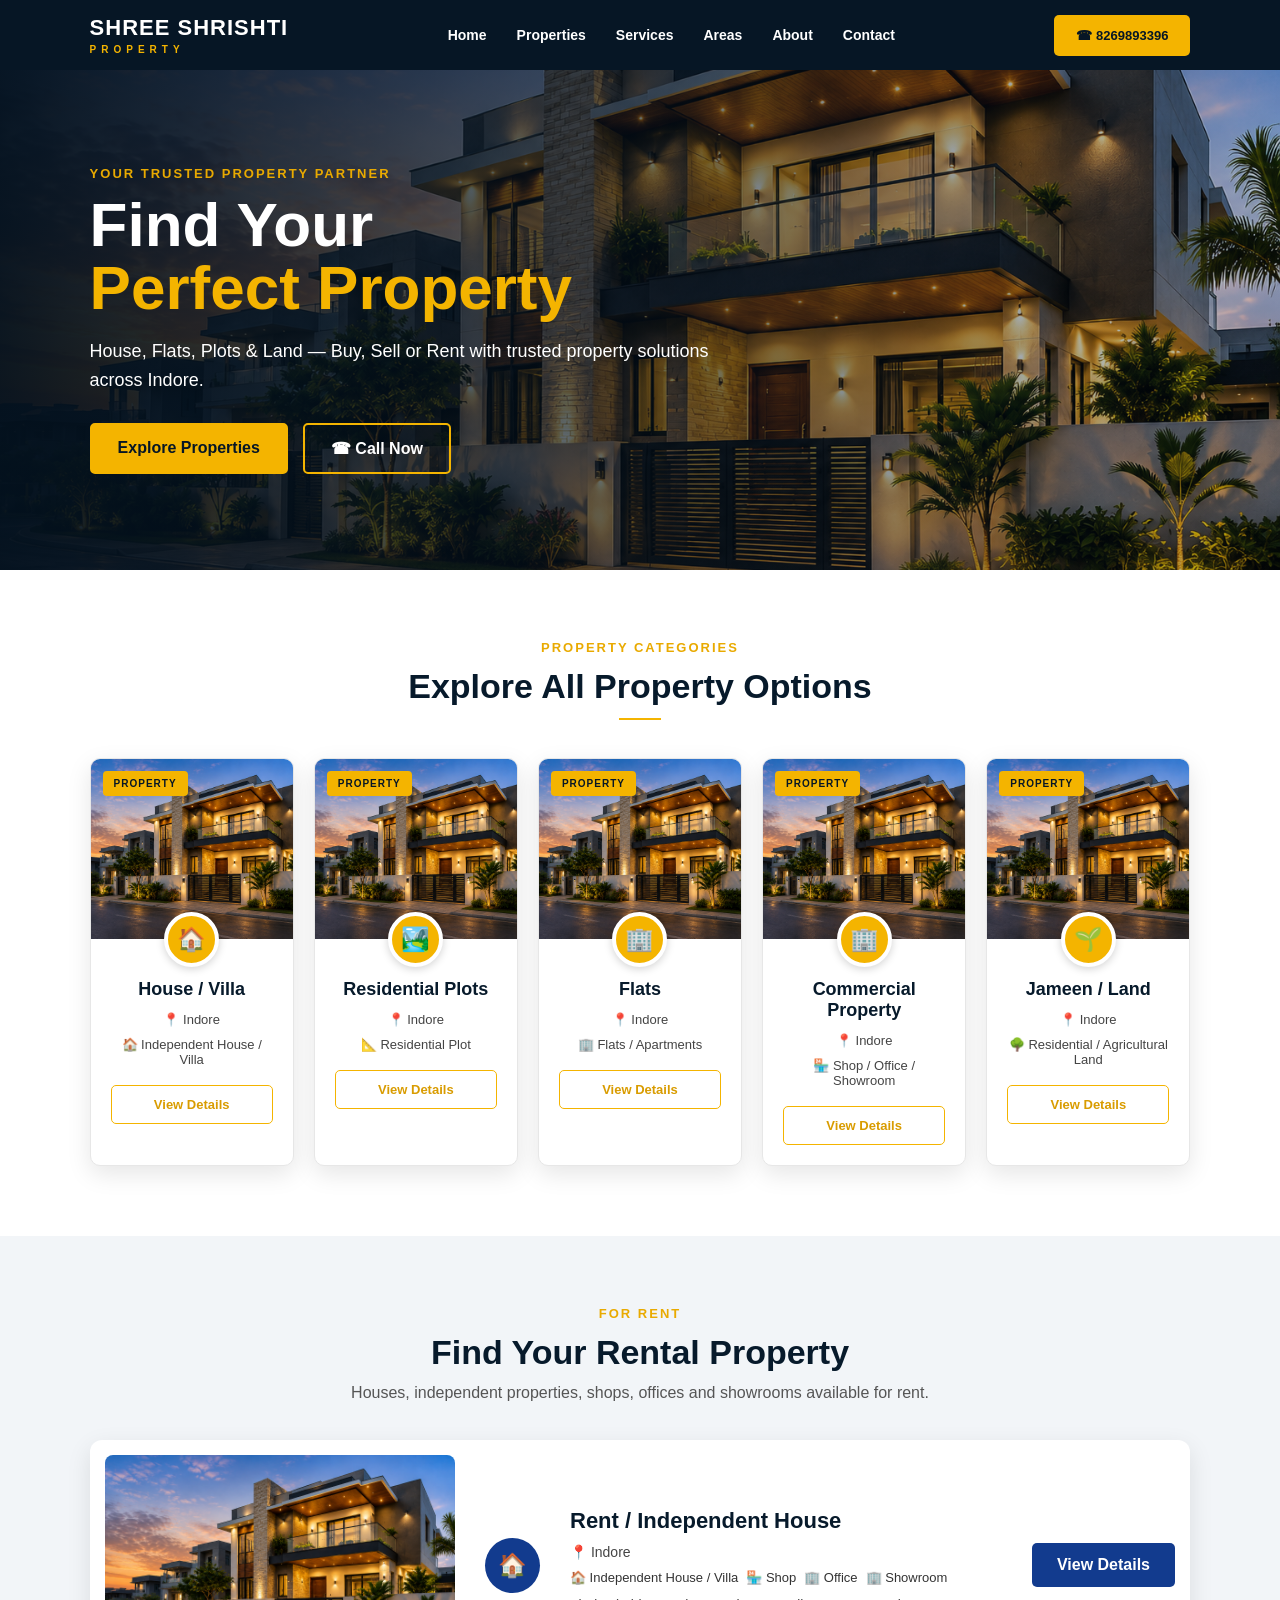
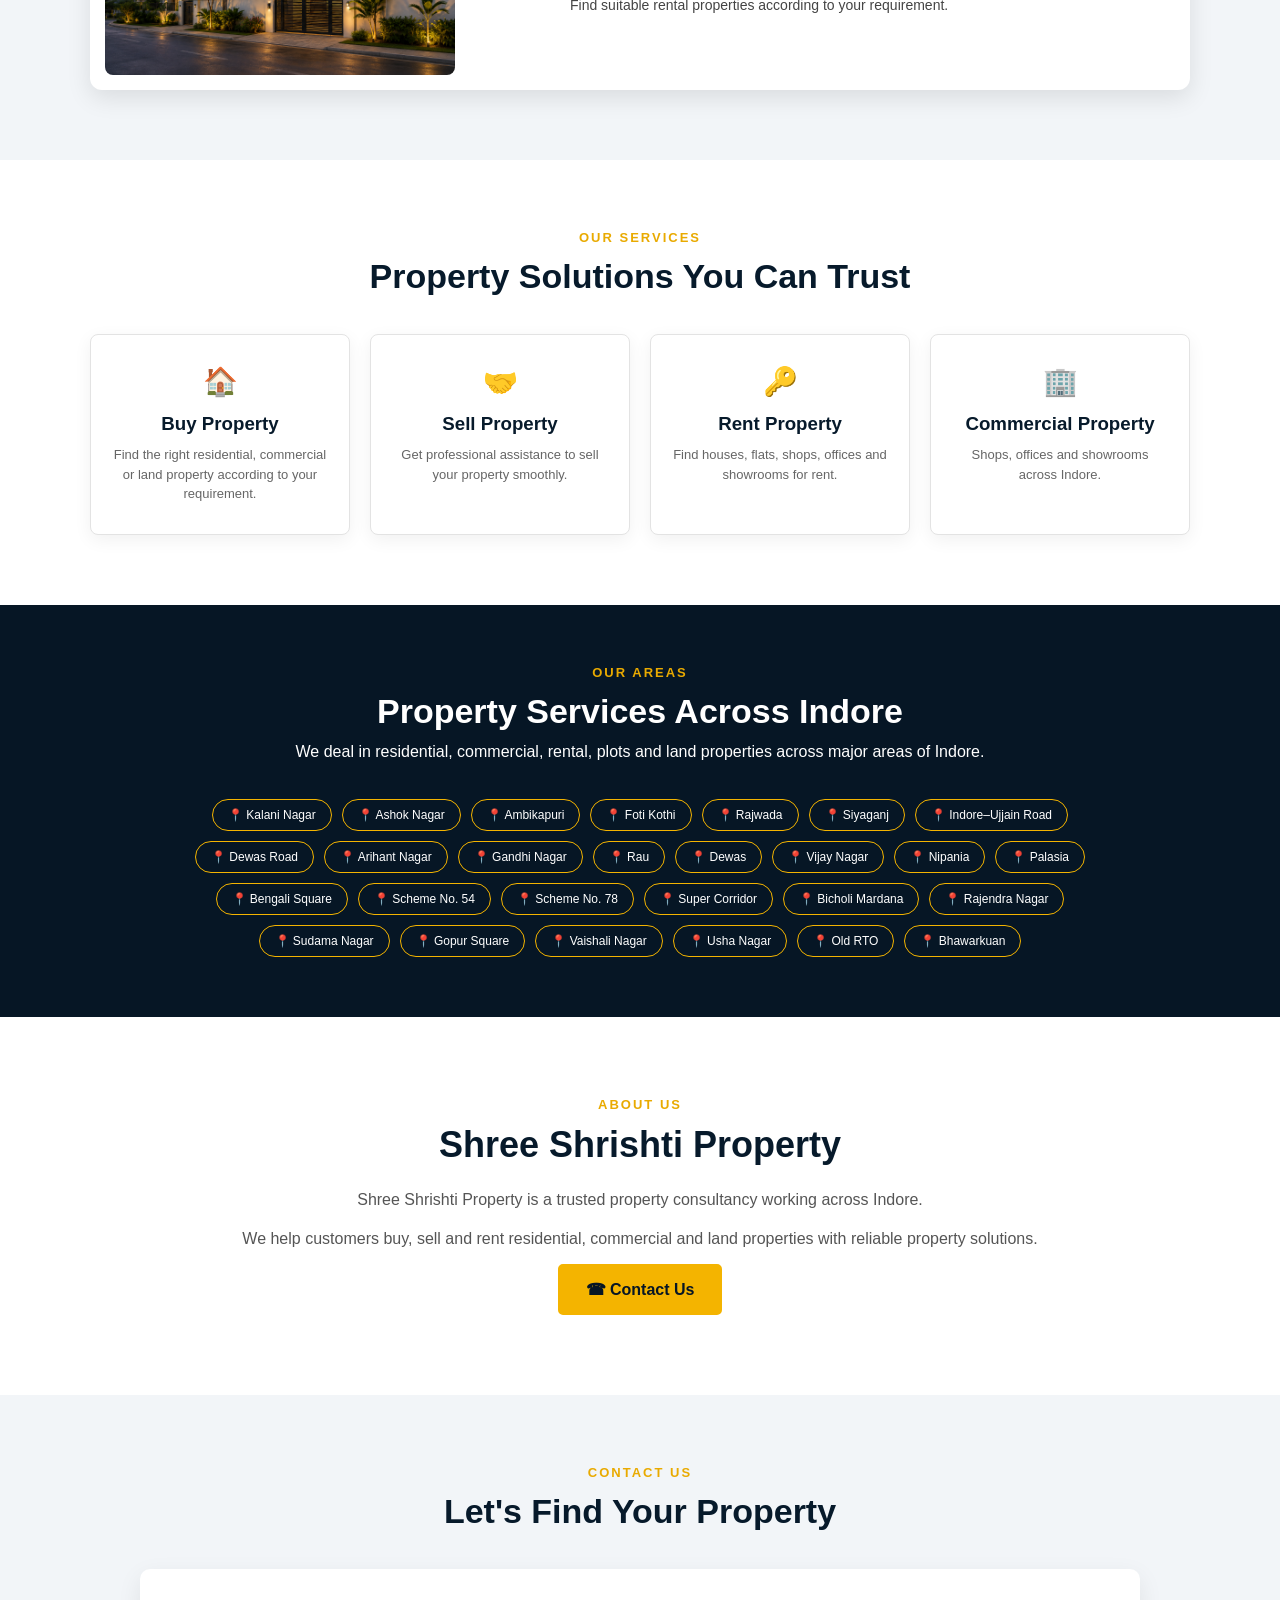
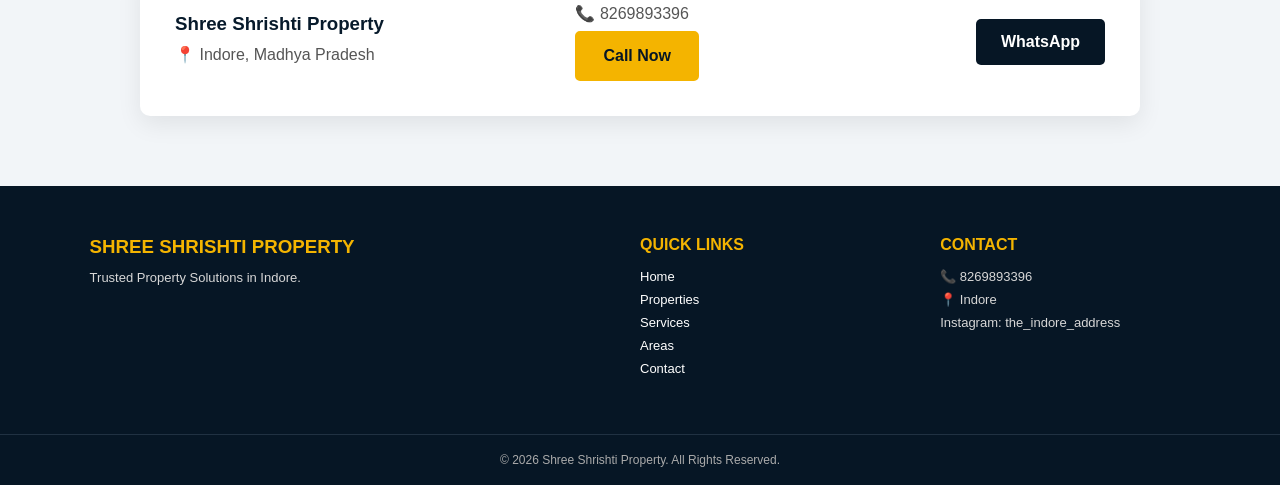
==== index.html @ ae8306f5 "Upload website files" ====
<!DOCTYPE html>
<html lang="en">

<head>
    <meta charset="UTF-8">
    <meta name="viewport" content="width=device-width, initial-scale=1.0">

    <title>Shree Shrishti Property | Indore</title>

    <link rel="stylesheet" href="style.css">
</head>

<body>

<!-- ================= HEADER ================= -->

<header class="header">

    <div class="logo">
        SHREE SHRISHTI
        <span>PROPERTY</span>
    </div>

    <nav>
        <a href="#home">Home</a>
        <a href="#properties">Properties</a>
        <a href="#services">Services</a>
        <a href="#areas">Areas</a>
        <a href="#about">About</a>
        <a href="#contact">Contact</a>
    </nav>

    <a href="tel:8269893396" class="phone-btn">
        ☎ 8269893396
    </a>

</header>


<!-- ================= HERO ================= -->

<section class="hero" id="home">

    <div class="hero-overlay"></div>

    <div class="hero-content">

        <div class="gold-heading">
            YOUR TRUSTED PROPERTY PARTNER
        </div>

        <h1>
            Find Your
            <span>Perfect Property</span>
        </h1>

        <p>
            House, Flats, Plots & Land — Buy, Sell or Rent
            with trusted property solutions across Indore.
        </p>

        <div class="hero-buttons">

            <a href="#properties" class="gold-btn">
                Explore Properties
            </a>

            <a href="tel:8269893396" class="dark-outline-btn">
                ☎ Call Now
            </a>

        </div>

    </div>

</section>



<!-- ================= PROPERTY CATEGORIES ================= -->

<section class="properties-section" id="properties">

    <div class="section-heading">

        <div class="gold-heading">
            PROPERTY CATEGORIES
        </div>

        <h2>
            Explore All Property Options
        </h2>

        <div class="heading-line"></div>

    </div>


    <div class="property-grid">


        <!-- HOUSE / VILLA -->

        <div class="property-card">

            <div class="card-image">

                <img src="property.png" alt="House Villa">

                <span class="property-label">
                    PROPERTY
                </span>

            </div>

            <div class="card-content">

                <div class="card-icon">
                    🏠
                </div>

                <h3>
                    House / Villa
                </h3>

                <p>
                    📍 Indore
                </p>

                <p>
                    🏠 Independent House / Villa
                </p>

                <a
                    href="property-details.html?type=house"
                    class="view-btn">

                    View Details

                </a>

            </div>

        </div>



        <!-- RESIDENTIAL PLOTS -->

        <div class="property-card">

            <div class="card-image">

                <img src="property.png" alt="Residential Plots">

                <span class="property-label">
                    PROPERTY
                </span>

            </div>

            <div class="card-content">

                <div class="card-icon">
                    🏞️
                </div>

                <h3>
                    Residential Plots
                </h3>

                <p>
                    📍 Indore
                </p>

                <p>
                    📐 Residential Plot
                </p>

                <a
                    href="property-details.html?type=plots"
                    class="view-btn">

                    View Details

                </a>

            </div>

        </div>



        <!-- FLATS -->

        <div class="property-card">

            <div class="card-image">

                <img src="property.png" alt="Flats">

                <span class="property-label">
                    PROPERTY
                </span>

            </div>

            <div class="card-content">

                <div class="card-icon">
                    🏢
                </div>

                <h3>
                    Flats
                </h3>

                <p>
                    📍 Indore
                </p>

                <p>
                    🏢 Flats / Apartments
                </p>

                <a
                    href="property-details.html?type=flats"
                    class="view-btn">

                    View Details

                </a>

            </div>

        </div>



        <!-- COMMERCIAL PROPERTY -->

        <div class="property-card">

            <div class="card-image">

                <img src="property.png" alt="Commercial Property">

                <span class="property-label">
                    PROPERTY
                </span>

            </div>

            <div class="card-content">

                <div class="card-icon">
                    🏢
                </div>

                <h3>
                    Commercial Property
                </h3>

                <p>
                    📍 Indore
                </p>

                <p>
                    🏪 Shop / Office / Showroom
                </p>

                <a
                    href="property-details.html?type=commercial"
                    class="view-btn">

                    View Details

                </a>

            </div>

        </div>



        <!-- LAND -->

        <div class="property-card">

            <div class="card-image">

                <img src="property.png" alt="Jameen Land">

                <span class="property-label">
                    PROPERTY
                </span>

            </div>

            <div class="card-content">

                <div class="card-icon">
                    🌱
                </div>

                <h3>
                    Jameen / Land
                </h3>

                <p>
                    📍 Indore
                </p>

                <p>
                    🌳 Residential / Agricultural Land
                </p>

                <a
                    href="property-details.html?type=land"
                    class="view-btn">

                    View Details

                </a>

            </div>

        </div>

    </div>

</section>



<!-- ================= RENT ================= -->

<section class="rent-section">

    <div class="section-heading">

        <div class="gold-heading">
            FOR RENT
        </div>

        <h2>
            Find Your Rental Property
        </h2>

        <p>
            Houses, independent properties, shops,
            offices and showrooms available for rent.
        </p>

    </div>


    <div class="rent-card">

        <div class="rent-image">

            <img
                src="property.png"
                alt="Rental Property">

        </div>


        <div class="rent-content">

            <div class="rent-icon">
                🏠
            </div>


            <div>

                <h3>
                    Rent / Independent House
                </h3>

                <p>
                    📍 Indore
                </p>

                <div class="rent-types">

                    <span>
                        🏠 Independent House / Villa
                    </span>

                    <span>
                        🏪 Shop
                    </span>

                    <span>
                        🏢 Office
                    </span>

                    <span>
                        🏢 Showroom
                    </span>

                </div>

                <p class="rent-description">
                    Find suitable rental properties
                    according to your requirement.
                </p>

            </div>


            <a
                href="property-details.html?type=rent"
                class="rent-view-btn">

                View Details

            </a>

        </div>

    </div>

</section>



<!-- ================= SERVICES ================= -->

<section class="services-section" id="services">

    <div class="section-heading">

        <div class="gold-heading">
            OUR SERVICES
        </div>

        <h2>
            Property Solutions You Can Trust
        </h2>

    </div>


    <div class="services-grid">


        <div class="service-card">

            <div class="service-icon">
                🏠
            </div>

            <h3>
                Buy Property
            </h3>

            <p>
                Find the right residential,
                commercial or land property
                according to your requirement.
            </p>

        </div>



        <div class="service-card">

            <div class="service-icon">
                🤝
            </div>

            <h3>
                Sell Property
            </h3>

            <p>
                Get professional assistance
                to sell your property smoothly.
            </p>

        </div>



        <div class="service-card">

            <div class="service-icon">
                🔑
            </div>

            <h3>
                Rent Property
            </h3>

            <p>
                Find houses, flats, shops,
                offices and showrooms for rent.
            </p>

        </div>



        <div class="service-card">

            <div class="service-icon">
                🏢
            </div>

            <h3>
                Commercial Property
            </h3>

            <p>
                Shops, offices and showrooms
                across Indore.
            </p>

        </div>

    </div>

</section>



<!-- ================= AREAS ================= -->

<section class="areas-section" id="areas">

    <div class="section-heading">

        <div class="gold-heading">
            OUR AREAS
        </div>

        <h2>
            Property Services Across Indore
        </h2>

        <p>
            We deal in residential, commercial,
            rental, plots and land properties
            across major areas of Indore.
        </p>

    </div>


    <div class="area-list">


        <span>
            📍 Kalani Nagar
        </span>

        <span>
            📍 Ashok Nagar
        </span>

        <span>
            📍 Ambikapuri
        </span>

        <span>
            📍 Foti Kothi
        </span>

        <span>
            📍 Rajwada
        </span>

        <span>
            📍 Siyaganj
        </span>

        <span>
            📍 Indore–Ujjain Road
        </span>

        <span>
            📍 Dewas Road
        </span>

        <span>
            📍 Arihant Nagar
        </span>

        <span>
            📍 Gandhi Nagar
        </span>

        <span>
            📍 Rau
        </span>

        <span>
            📍 Dewas
        </span>

        <span>
            📍 Vijay Nagar
        </span>

        <span>
            📍 Nipania
        </span>

        <span>
            📍 Palasia
        </span>

        <span>
            📍 Bengali Square
        </span>

        <span>
            📍 Scheme No. 54
        </span>

        <span>
            📍 Scheme No. 78
        </span>

        <span>
            📍 Super Corridor
        </span>

        <span>
            📍 Bicholi Mardana
        </span>

        <span>
            📍 Rajendra Nagar
        </span>

        <span>
            📍 Sudama Nagar
        </span>

        <span>
            📍 Gopur Square
        </span>

        <span>
            📍 Vaishali Nagar
        </span>

        <span>
            📍 Usha Nagar
        </span>

        <span>
            📍 Old RTO
        </span>

        <span>
            📍 Bhawarkuan
        </span>


    </div>

</section>



<!-- ================= ABOUT ================= -->

<section class="about-section" id="about">

    <div class="about-content">

        <div class="gold-heading">
            ABOUT US
        </div>

        <h2>
            Shree Shrishti Property
        </h2>

        <p>
            Shree Shrishti Property is a trusted
            property consultancy working across Indore.
        </p>

        <p>
            We help customers buy, sell and rent
            residential, commercial and land properties
            with reliable property solutions.
        </p>

        <a
            href="tel:8269893396"
            class="gold-btn">

            ☎ Contact Us

        </a>

    </div>

</section>



<!-- ================= CONTACT ================= -->

<section class="contact-section" id="contact">

    <div class="section-heading">

        <div class="gold-heading">
            CONTACT US
        </div>

        <h2>
            Let's Find Your Property
        </h2>

    </div>


    <div class="contact-box">


        <div>

            <h3>
                Shree Shrishti Property
            </h3>

            <p>
                📍 Indore, Madhya Pradesh
            </p>

        </div>


        <div>

            <p>
                📞 8269893396
            </p>

            <a
                href="tel:8269893396"
                class="gold-btn">

                Call Now

            </a>

        </div>


        <div>

            <a
                href="https://wa.me/918269893396"
                target="_blank"
                class="whatsapp-btn">

                WhatsApp

            </a>

        </div>

    </div>

</section>



<!-- ================= FOOTER ================= -->

<footer>

    <div class="footer-content">


        <div>

            <h3>
                SHREE SHRISHTI PROPERTY
            </h3>

            <p>
                Trusted Property Solutions in Indore.
            </p>

        </div>


        <div>

            <h4>
                QUICK LINKS
            </h4>

            <a href="#home">
                Home
            </a>

            <a href="#properties">
                Properties
            </a>

            <a href="#services">
                Services
            </a>

            <a href="#areas">
                Areas
            </a>

            <a href="#contact">
                Contact
            </a>

        </div>


        <div>

            <h4>
                CONTACT
            </h4>

            <p>
                📞 8269893396
            </p>

            <p>
                📍 Indore
            </p>

            <p>
                Instagram:
                the_indore_address
            </p>

        </div>


    </div>


    <div class="footer-bottom">

        © 2026 Shree Shrishti Property.
        All Rights Reserved.

    </div>

</footer>


</body>

</html>
---- style.css ----
/* =========================
   RESET
========================= */

* {
    margin: 0;
    padding: 0;
    box-sizing: border-box;
}

html {
    scroll-behavior: smooth;
}

body {
    font-family: Arial, Helvetica, sans-serif;
    background: #f5f7fa;
    color: #071a2b;
}

a {
    text-decoration: none;
}

img {
    display: block;
    max-width: 100%;
}


/* =========================
   HEADER
========================= */

.header {
    height: 70px;
    background: #061625;
    display: flex;
    align-items: center;
    justify-content: space-between;
    padding: 0 7%;
    position: sticky;
    top: 0;
    z-index: 1000;
}

.logo {
    color: white;
    font-size: 22px;
    font-weight: 900;
    letter-spacing: 1px;
}

.logo span {
    display: block;
    color: #f4b400;
    font-size: 10px;
    letter-spacing: 5px;
    margin-top: 3px;
}

.header nav {
    display: flex;
    gap: 30px;
}

.header nav a {
    color: white;
    font-size: 14px;
    font-weight: 600;
}

.header nav a:hover {
    color: #f4b400;
}

.phone-btn {
    background: #f4b400;
    color: #061625;
    padding: 13px 22px;
    border-radius: 5px;
    font-weight: 700;
    font-size: 13px;
}


/* =========================
   HERO
========================= */

.hero {
    min-height: 500px;
    position: relative;

    background:
        linear-gradient(
            90deg,
            rgba(3, 17, 30, 0.96),
            rgba(3, 17, 30, 0.60),
            rgba(3, 17, 30, 0.20)
        ),
        url("property.png");

    background-size: cover;
    background-position: center;
    display: flex;
    align-items: center;
}

.hero-content {
    position: relative;
    z-index: 2;
    margin-left: 7%;
    max-width: 620px;
    color: white;
}

.gold-heading {
    color: #e9aa00;
    font-size: 13px;
    font-weight: 800;
    letter-spacing: 2px;
    margin-bottom: 12px;
}

.hero h1 {
    font-size: 62px;
    line-height: 1.02;
    margin-bottom: 18px;
}

.hero h1 span {
    display: block;
    color: #f4b400;
}

.hero p {
    font-size: 18px;
    line-height: 1.6;
    max-width: 620px;
}

.hero-buttons {
    display: flex;
    gap: 15px;
    margin-top: 28px;
}

.gold-btn {
    display: inline-block;
    background: #f4b400;
    color: #061625;
    padding: 14px 26px;
    border-radius: 5px;
    font-weight: 800;
    border: 2px solid #f4b400;
}

.gold-btn:hover {
    background: #d99c00;
}

.dark-outline-btn {
    display: inline-block;
    color: white;
    border: 2px solid #f4b400;
    padding: 14px 26px;
    border-radius: 5px;
    font-weight: 800;
}


/* =========================
   SECTION HEADING
========================= */

.section-heading {
    text-align: center;
    margin-bottom: 38px;
}

.section-heading h2 {
    font-size: 34px;
    margin-bottom: 12px;
}

.heading-line {
    width: 42px;
    height: 2px;
    background: #f4b400;
    margin: auto;
}


/* =========================
   PROPERTY SECTION
========================= */

.properties-section {
    padding: 70px 7%;
    background: white;
}

.property-grid {
    display: grid;
    grid-template-columns: repeat(5, 1fr);
    gap: 20px;
}

.property-card {
    background: white;
    border-radius: 10px;
    overflow: hidden;
    box-shadow: 0 8px 25px rgba(0, 0, 0, 0.10);
    border: 1px solid #e7e7e7;
    transition: 0.3s;
}

.property-card:hover {
    transform: translateY(-5px);
    box-shadow: 0 14px 30px rgba(0, 0, 0, 0.15);
}

.card-image {
    height: 180px;
    position: relative;
    overflow: hidden;
}

.card-image img {
    width: 100%;
    height: 100%;
    object-fit: cover;
}

.property-label {
    position: absolute;
    top: 12px;
    left: 12px;
    background: #f4b400;
    color: #061625;
    padding: 7px 11px;
    border-radius: 4px;
    font-size: 10px;
    font-weight: 900;
    letter-spacing: 1px;
}

.card-content {
    padding: 20px;
    text-align: center;
    position: relative;
}

.card-icon {
    width: 55px;
    height: 55px;
    border-radius: 50%;
    background: #f4b400;
    border: 4px solid white;
    box-shadow: 0 2px 8px rgba(0, 0, 0, 0.18);
    display: flex;
    align-items: center;
    justify-content: center;
    margin: -47px auto 12px;
    position: relative;
    font-size: 23px;
}

.card-content h3 {
    font-size: 18px;
    margin-bottom: 12px;
}

.card-content p {
    font-size: 13px;
    color: #444;
    margin-bottom: 10px;
}

.view-btn {
    display: block;
    margin-top: 18px;
    padding: 11px;
    border: 1px solid #f4b400;
    border-radius: 5px;
    color: #d99c00;
    font-size: 13px;
    font-weight: 800;
    transition: 0.2s;
}

.view-btn:hover {
    background: #f4b400;
    color: #061625;
}


/* =========================
   RENT SECTION
========================= */

.rent-section {
    padding: 70px 7%;
    background: #f2f5f8;
}

.rent-section .section-heading p {
    color: #555;
    margin-top: 10px;
}

.rent-card {
    max-width: 1100px;
    margin: auto;
    background: white;
    border-radius: 12px;
    padding: 15px;
    display: grid;
    grid-template-columns: 350px 1fr;
    gap: 30px;
    align-items: center;
    box-shadow: 0 8px 25px rgba(0, 0, 0, 0.10);
}

.rent-image img {
    width: 100%;
    height: 220px;
    object-fit: cover;
    border-radius: 8px;
}

.rent-content {
    display: grid;
    grid-template-columns: 65px 1fr auto;
    gap: 20px;
    align-items: center;
}

.rent-icon {
    width: 55px;
    height: 55px;
    border-radius: 50%;
    background: #123b8e;
    color: white;
    display: flex;
    justify-content: center;
    align-items: center;
    font-size: 23px;
}

.rent-content h3 {
    font-size: 22px;
    margin-bottom: 10px;
}

.rent-content p {
    color: #444;
    font-size: 14px;
    margin-bottom: 10px;
}

.rent-types {
    display: flex;
    flex-wrap: wrap;
    gap: 8px;
    font-size: 13px;
    color: #333;
}

.rent-description {
    margin-top: 12px;
}

.rent-view-btn {
    background: #123b8e;
    color: white;
    padding: 13px 25px;
    border-radius: 5px;
    font-weight: 700;
    white-space: nowrap;
}


/* =========================
   SERVICES
========================= */

.services-section {
    padding: 70px 7%;
    background: white;
}

.services-grid {
    display: grid;
    grid-template-columns: repeat(4, 1fr);
    gap: 20px;
    max-width: 1100px;
    margin: auto;
}

.service-card {
    background: white;
    border: 1px solid #e3e3e3;
    border-radius: 8px;
    padding: 30px 20px;
    text-align: center;
    box-shadow: 0 5px 18px rgba(0, 0, 0, 0.06);
}

.service-icon {
    font-size: 28px;
    margin-bottom: 15px;
}

.service-card h3 {
    margin-bottom: 10px;
}

.service-card p {
    color: #666;
    font-size: 13px;
    line-height: 1.5;
}


/* =========================
   AREAS
========================= */

.areas-section {
    padding: 60px 7%;
    background: #061625;
    color: white;
}

.areas-section .section-heading h2 {
    color: white;
}

.area-list {
    max-width: 900px;
    margin: auto;
    display: flex;
    justify-content: center;
    flex-wrap: wrap;
    gap: 10px;
}

.area-list span {
    border: 1px solid #f4b400;
    color: white;
    padding: 8px 15px;
    border-radius: 20px;
    font-size: 12px;
}


/* =========================
   ABOUT
========================= */

.about-section {
    padding: 80px 7%;
    background: white;
}

.about-content {
    max-width: 850px;
    margin: auto;
    text-align: center;
}

.about-content h2 {
    font-size: 36px;
    margin-bottom: 20px;
}

.about-content p {
    color: #555;
    line-height: 1.7;
    margin-bottom: 12px;
}


/* =========================
   CONTACT
========================= */

.contact-section {
    padding: 70px 7%;
    background: #f2f5f8;
}

.contact-box {
    max-width: 1000px;
    margin: auto;
    background: white;
    padding: 35px;
    border-radius: 10px;
    display: grid;
    grid-template-columns: 1fr 1fr auto;
    gap: 25px;
    align-items: center;
    box-shadow: 0 8px 25px rgba(0, 0, 0, 0.08);
}

.contact-box h3 {
    margin-bottom: 10px;
}

.contact-box p {
    color: #555;
    margin-bottom: 8px;
}

.whatsapp-btn {
    display: inline-block;
    background: #061625;
    color: white;
    padding: 14px 25px;
    border-radius: 5px;
    font-weight: 800;
}


/* =========================
   FOOTER
========================= */

footer {
    background: #061625;
    color: white;
}

.footer-content {
    padding: 50px 7%;
    display: grid;
    grid-template-columns: 2fr 1fr 1fr;
    gap: 50px;
}

.footer-content h3 {
    color: #f4b400;
    margin-bottom: 12px;
}

.footer-content h4 {
    color: #f4b400;
    margin-bottom: 15px;
}

.footer-content p {
    color: #d7d7d7;
    font-size: 13px;
    margin-bottom: 8px;
}

.footer-content a {
    display: block;
    color: white;
    font-size: 13px;
    margin-bottom: 8px;
}

.footer-content a:hover {
    color: #f4b400;
}

.footer-bottom {
    border-top: 1px solid #203142;
    text-align: center;
    padding: 18px;
    color: #aaa;
    font-size: 12px;
}


/* =========================
   PROPERTY DETAILS PAGE
========================= */

.property-details-page {
    min-height: calc(100vh - 70px);
    padding: 70px 8%;
    background: #f4f6f9;
    display: grid;
    grid-template-columns: 1fr 1fr;
    gap: 45px;
    align-items: center;
}

.details-image img {
    width: 100%;
    height: 470px;
    object-fit: cover;
    border-radius: 12px;
    box-shadow: 0 12px 30px rgba(0, 0, 0, 0.15);
}

.details-content h1 {
    font-size: 38px;
    margin-bottom: 10px;
}

.location {
    color: #555;
    margin-bottom: 25px;
}

.details-box {
    background: white;
    padding: 25px;
    border-left: 4px solid #f4b400;
    border-radius: 8px;
    box-shadow: 0 8px 25px rgba(0, 0, 0, 0.07);
}

.details-box p {
    margin-bottom: 12px;
    font-size: 14px;
}

.details-description {
    color: #555;
    line-height: 1.6;
    margin: 25px 0;
}

.choice-box {
    margin-top: 25px;
}

.choice-box h2 {
    margin-bottom: 8px;
}

.choice-box > p {
    color: #666;
    margin-bottom: 15px;
}

.choice-buttons {
    display: flex;
    gap: 12px;
    flex-wrap: wrap;
}

.buy-choice,
.sell-choice {
    padding: 14px 18px;
    border-radius: 5px;
    font-weight: 800;
}

.buy-choice {
    background: #f4b400;
    color: #061625;
}

.sell-choice {
    background: #061625;
    color: white;
}

.details-buttons {
    display: flex;
    gap: 12px;
    margin-top: 25px;
}


/* =========================
   BUY / SELL FORMS
========================= */

.form-page {
    min-height: calc(100vh - 70px);
    padding: 70px 20px;
    background: #f4f6f9;
}

.form-container {
    max-width: 850px;
    margin: auto;
    background: white;
    padding: 40px;
    border-radius: 12px;
    box-shadow: 0 10px 30px rgba(0, 0, 0, 0.10);
}

.form-container h1 {
    font-size: 34px;
    margin-bottom: 8px;
}

.form-description {
    color: #666;
    margin-bottom: 30px;
}

.form-grid {
    display: grid;
    grid-template-columns: 1fr 1fr;
    gap: 20px;
}

.form-group {
    display: flex;
    flex-direction: column;
}

.form-group.full {
    grid-column: 1 / -1;
}

.form-group label {
    font-size: 13px;
    font-weight: 700;
    margin-bottom: 7px;
}

.form-group input,
.form-group select,
.form-group textarea {
    width: 100%;
    padding: 13px;
    border: 1px solid #ccc;
    border-radius: 5px;
    font-family: inherit;
    font-size: 14px;
}

.form-group textarea {
    min-height: 130px;
    resize: vertical;
}

.form-submit {
    margin-top: 25px;
    border: none;
    cursor: pointer;
    font-size: 14px;
}


/* =========================
   MOBILE
========================= */

@media (max-width: 1100px) {

    .property-grid {
        grid-template-columns: repeat(3, 1fr);
    }

}

@media (max-width: 850px) {

    .header {
        height: auto;
        padding: 15px 5%;
        flex-wrap: wrap;
        gap: 15px;
    }

    .header nav {
        order: 3;
        width: 100%;
        justify-content: center;
        gap: 15px;
        flex-wrap: wrap;
    }

    .hero {
        min-height: 500px;
    }

    .hero-content {
        margin-left: 5%;
        margin-right: 5%;
    }

    .hero h1 {
        font-size: 45px;
    }

    .property-grid {
        grid-template-columns: repeat(2, 1fr);
    }

    .rent-card {
        grid-template-columns: 1fr;
    }

    .rent-content {
        grid-template-columns: 60px 1fr;
    }

    .rent-view-btn {
        grid-column: 1 / -1;
        text-align: center;
    }

    .services-grid {
        grid-template-columns: repeat(2, 1fr);
    }

    .contact-box {
        grid-template-columns: 1fr;
    }

    .footer-content {
        grid-template-columns: 1fr 1fr;
    }

    .property-details-page {
        grid-template-columns: 1fr;
    }

}

@media (max-width: 600px) {

    .property-grid {
        grid-template-columns: 1fr;
    }

    .services-grid {
        grid-template-columns: 1fr;
    }

    .hero h1 {
        font-size: 38px;
    }

    .hero p {
        font-size: 15px;
    }

    .hero-buttons {
        flex-direction: column;
        align-items: flex-start;
    }

    .form-grid {
        grid-template-columns: 1fr;
    }

    .form-group.full {
        grid-column: auto;
    }

    .form-container {
        padding: 25px;
    }

    .details-buttons {
        flex-direction: column;
    }

    .footer-content {
        grid-template-columns: 1fr;
    }

}
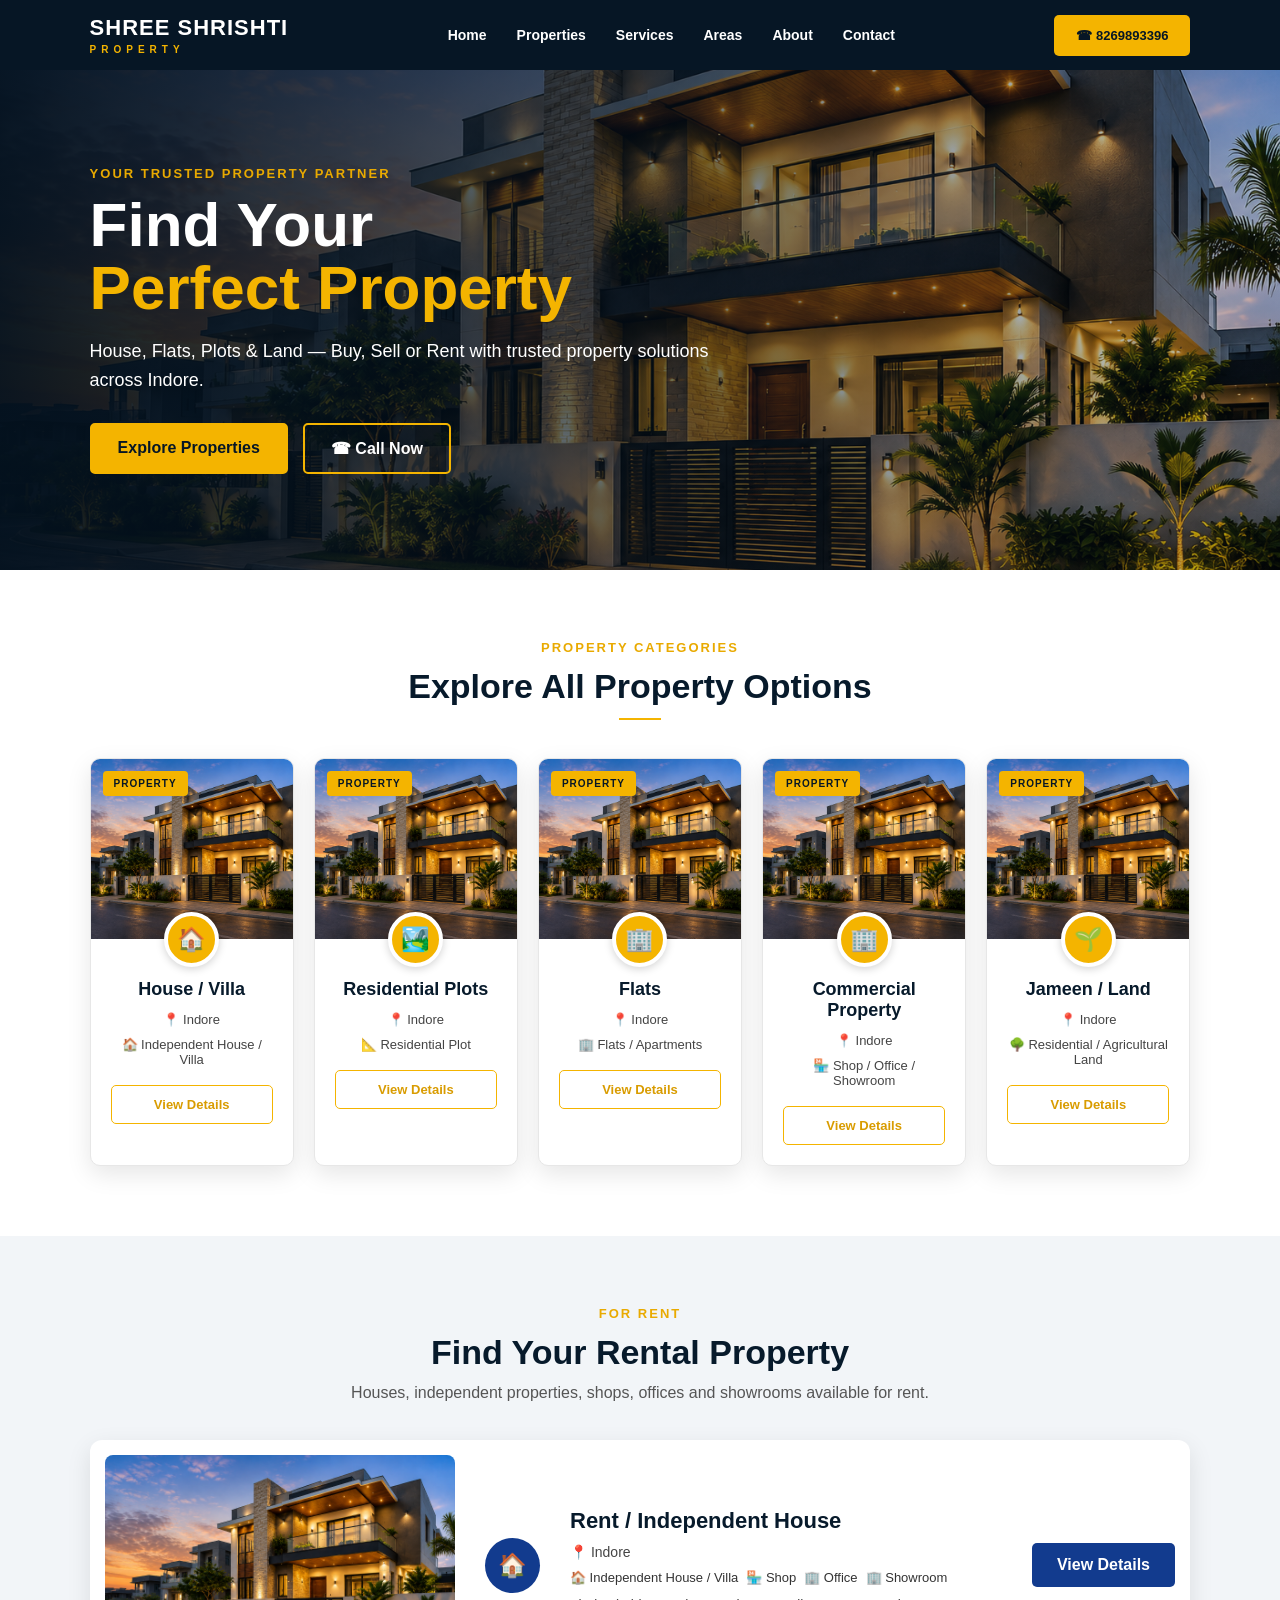
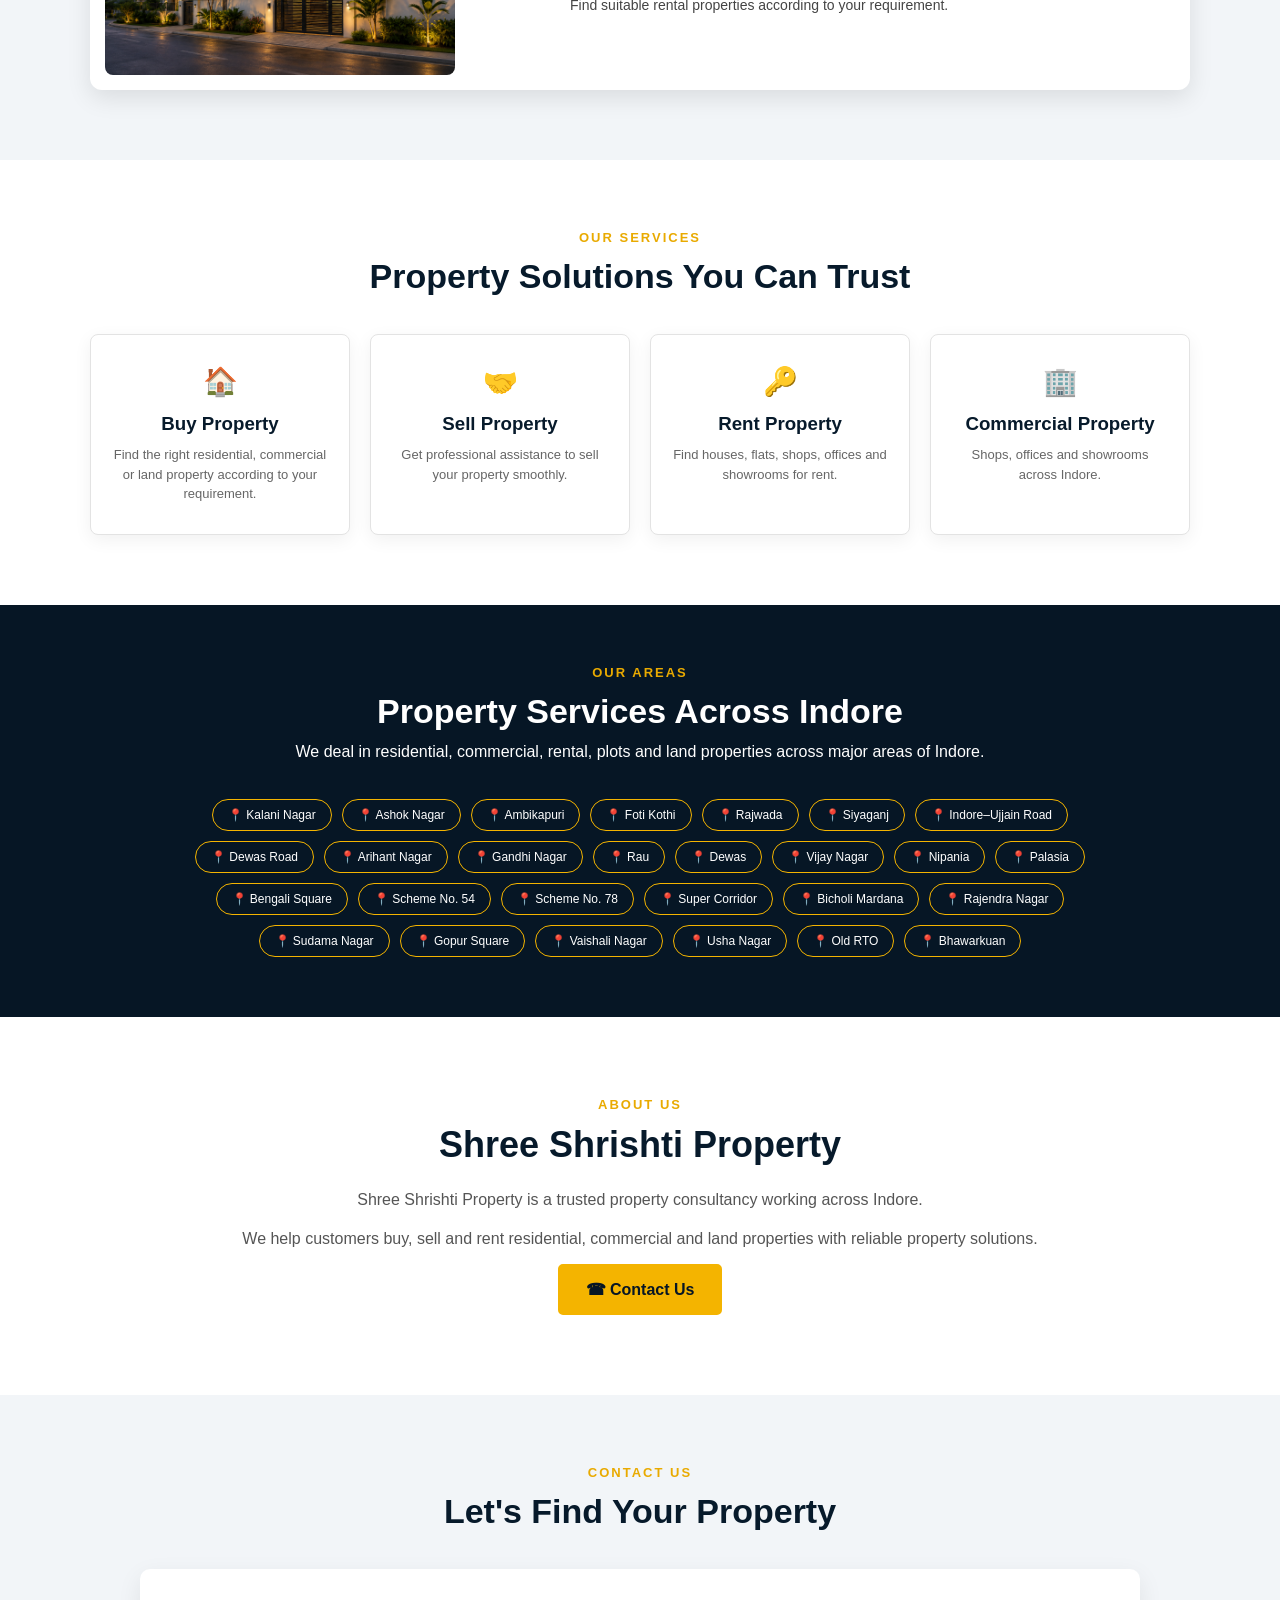
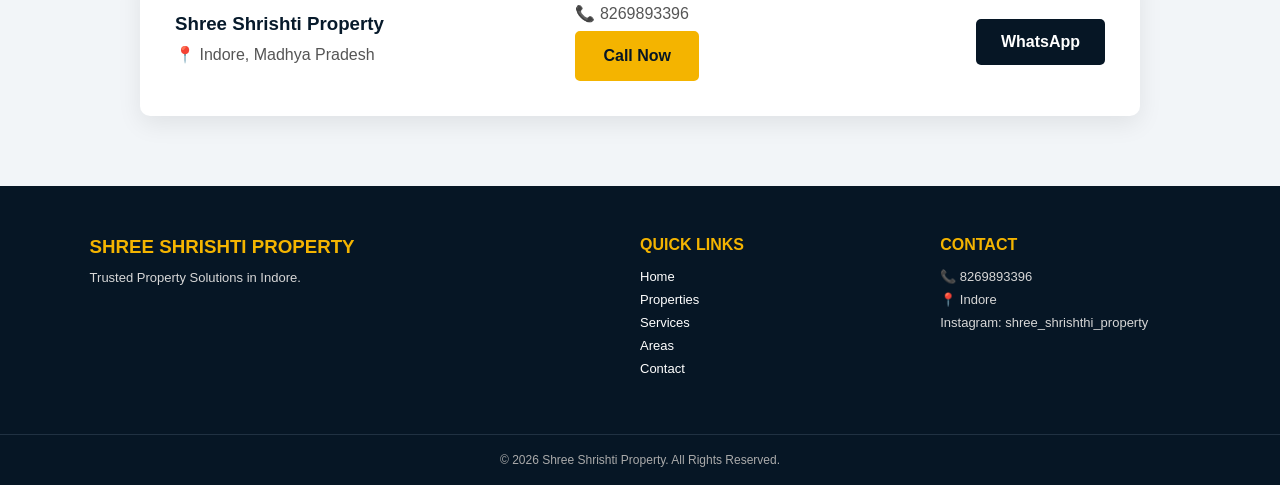
==== commit 14de7444: "Update index.html" ====
--- a/index.html
+++ b/index.html
@@ -842,7 +842,7 @@
 
             <p>
                 Instagram:
-                the_indore_address
+                shree_shrishthi_property
             </p>
 
         </div>
@@ -863,4 +863,4 @@
 
 </body>
 
-</html>+</html>
